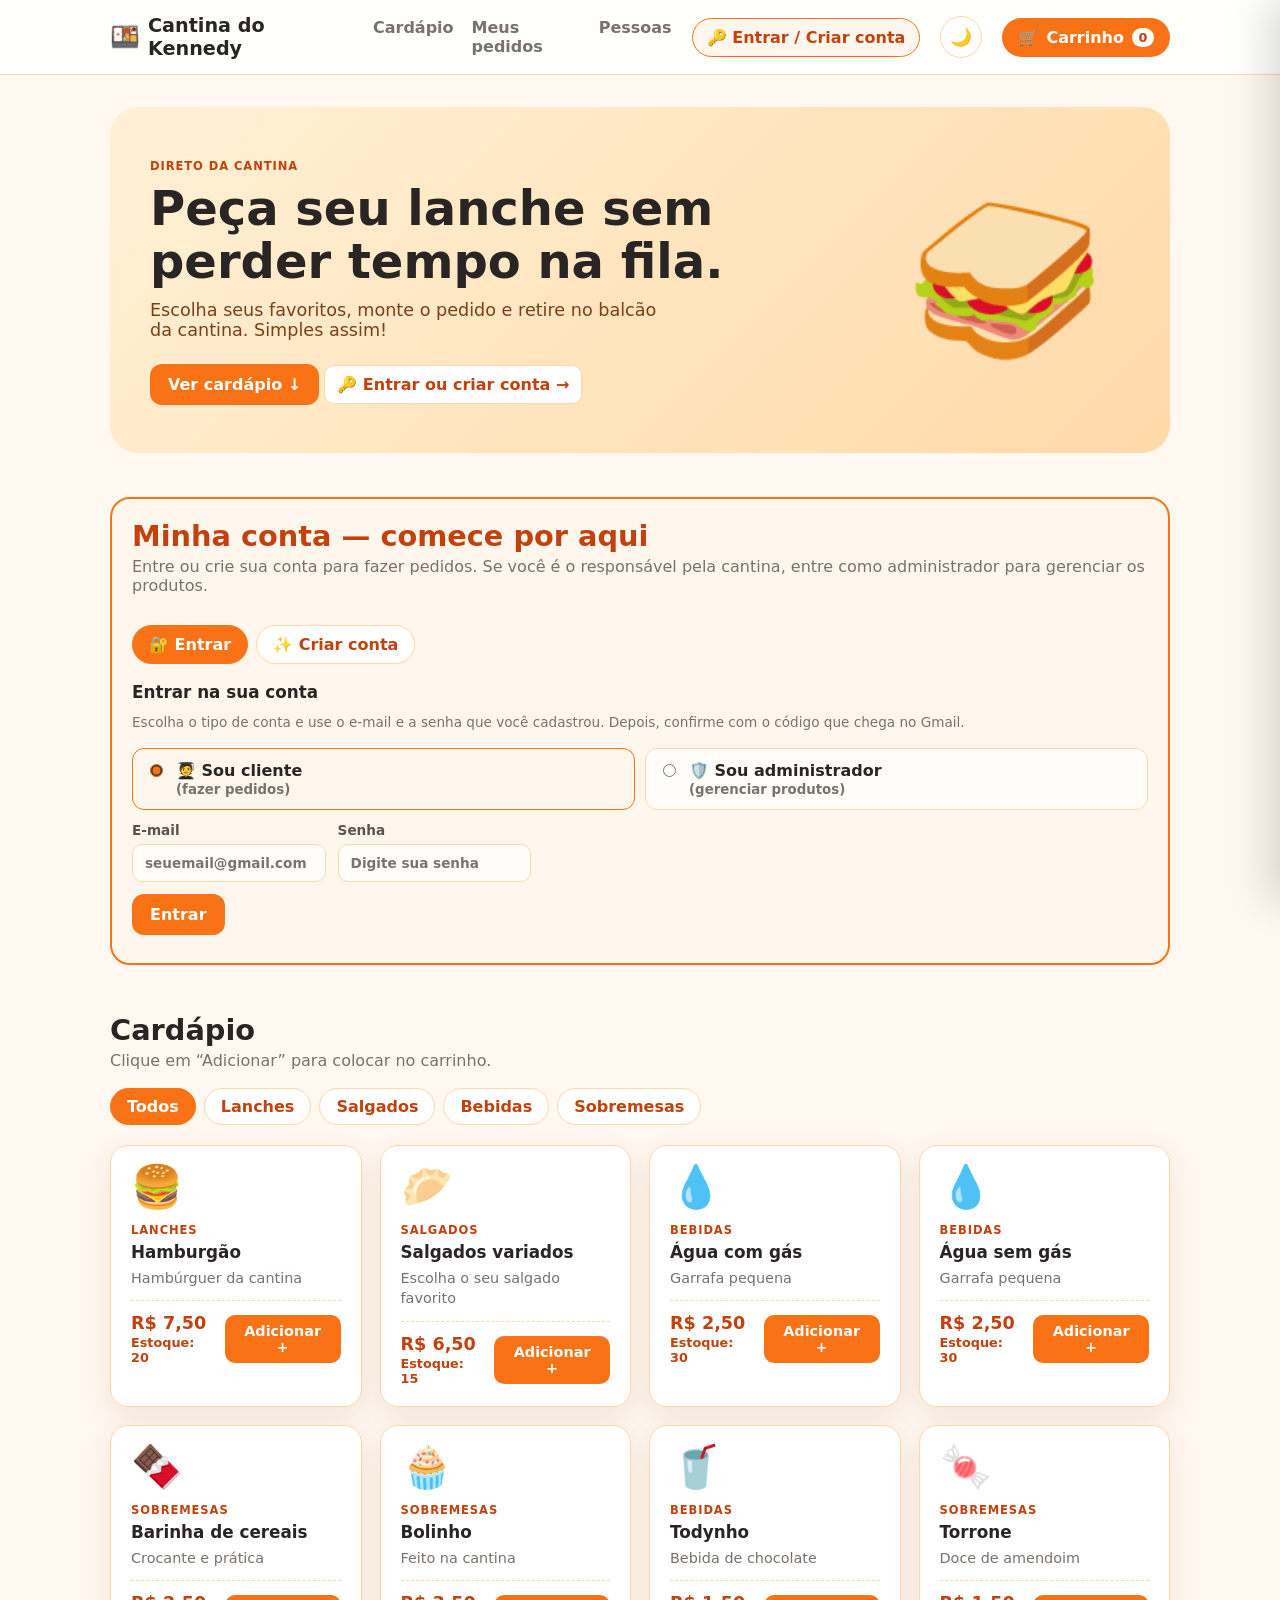
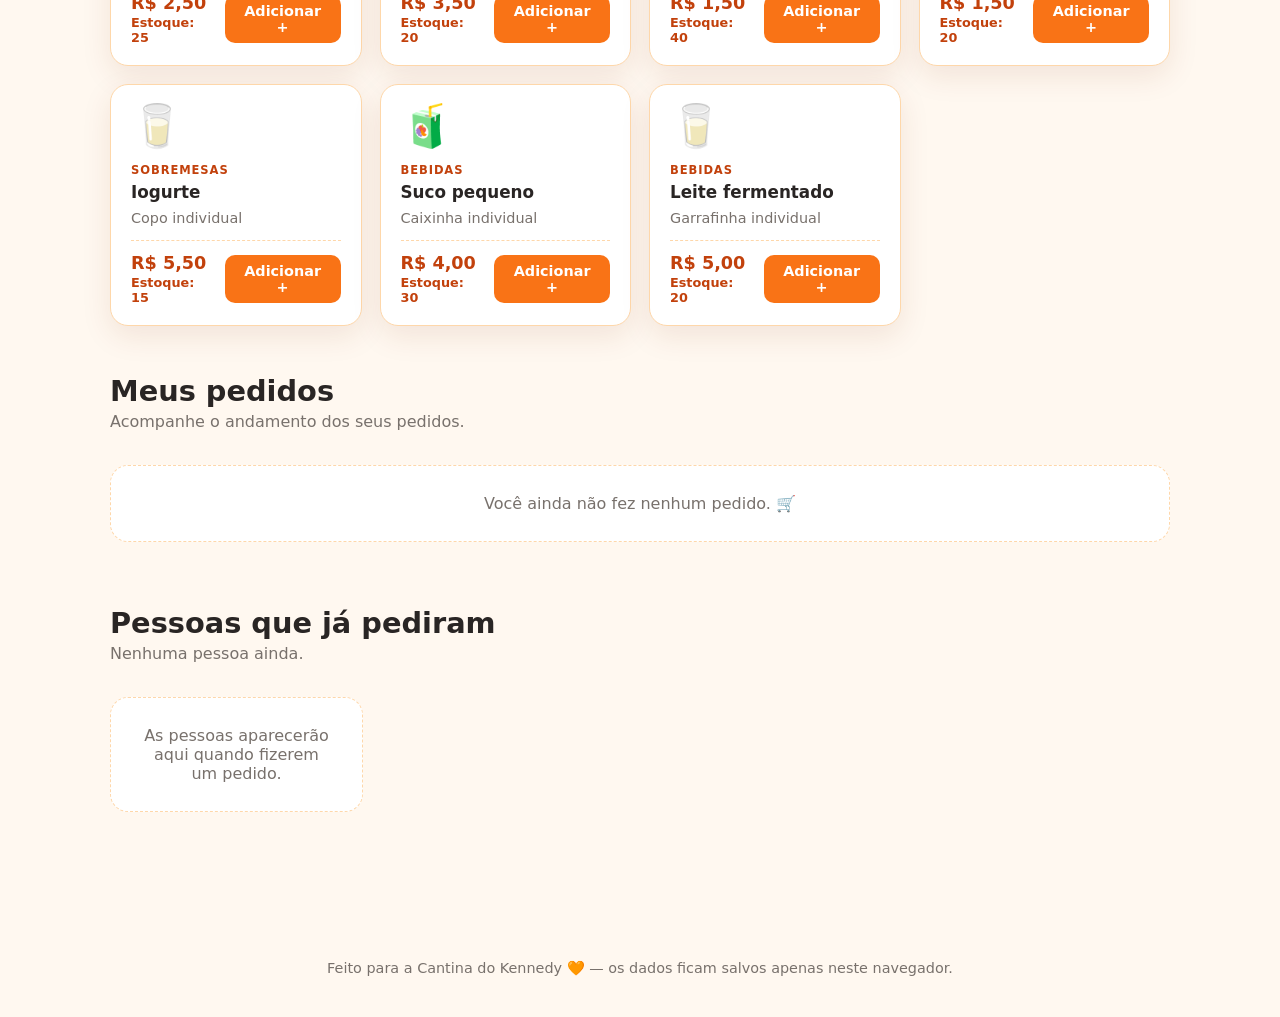
==== index.html @ 5fbf6d9c "Salva historico de login no dispositivo" ====
<!DOCTYPE html>
<html lang="pt-BR">
<head>
  <meta charset="UTF-8">
  <meta name="viewport" content="width=device-width, initial-scale=1.0">
  <title>Cantina do Kennedy | Peça seu lanche</title>
  <link rel="stylesheet" href="style.css?v=9">
</head>
<body>

  <!-- Cabeçalho fixo no topo da página -->
  <header class="topo">
    <div class="topo-interno">
      <a class="marca" href="#inicio">
        <span class="marca-icone">🍱</span> Cantina do Kennedy
      </a>
      <nav class="nav">
        <a href="#cardapio">Cardápio</a>
        <a href="#pedidos">Meus pedidos</a>
        <a href="#pessoas">Pessoas</a>
      </nav>
      <a class="botao-topo-conta" id="nav-conta" href="#conta">🔑 Entrar / Criar conta</a>
      <button class="botao-topo-sair" id="btn-sair-topo" type="button" hidden>Sair</button>
      <button class="botao-tema" id="alternar-tema" type="button" title="Mudar cor do fundo" aria-label="Mudar para o fundo escuro">🌙</button>
      <button class="botao-carrinho" id="abrir-carrinho" type="button">
        🛒 <span>Carrinho</span> <span class="badge" id="contador-carrinho">0</span>
      </button>
    </div>
  </header>

  <main>
    <!-- Apresentação -->
    <section class="hero" id="inicio">
      <div>
        <span class="item-categoria">Direto da cantina</span>
        <h1>Peça seu lanche sem perder tempo na fila.</h1>
        <p>Escolha seus favoritos, monte o pedido e retire no balcão da cantina. Simples assim!</p>
        <a class="botao-primario hero-cta" href="#cardapio">Ver cardápio ↓</a>
        <a class="botao-secundario hero-cta" href="#conta">🔑 Entrar ou criar conta →</a>
      </div>
      <div class="emoji" aria-hidden="true">🥪</div>
    </section>

    <!-- Área de login: cliente ou administrador (no início, bem visível) -->
    <section class="secao conta-destaque" id="conta">
      <div class="secao-cabecalho">
        <div>
          <h2>Minha conta — comece por aqui</h2>
          <p class="secao-sub">Entre ou crie sua conta para fazer pedidos. Se você é o responsável pela cantina, entre como administrador para gerenciar os produtos.</p>
        </div>
      </div>

      <div class="auth-area">
        <div class="auth-abas" id="auth-abas">
          <button class="auth-aba ativa" id="aba-login" type="button" aria-selected="true">🔐 Entrar</button>
          <button class="auth-aba" id="aba-criar" type="button" aria-selected="false">✨ Criar conta</button>
        </div>

        <!-- ENTRAR -->
        <form class="form-auth" id="form-login">
          <h3>Entrar na sua conta</h3>
          <p class="auth-dica">Escolha o tipo de conta e use o e-mail e a senha que você cadastrou. Depois, confirme com o código que chega no Gmail.</p>
          <div class="tipo-conta">
            <label class="opcao-conta">
              <input type="radio" name="tipo-login" value="cliente" checked>
              <span>🧑‍🎓 Sou cliente <small>(fazer pedidos)</small></span>
            </label>
            <label class="opcao-conta">
              <input type="radio" name="tipo-login" value="admin">
              <span>🛡️ Sou administrador <small>(gerenciar produtos)</small></span>
            </label>
          </div>
          <label class="campo">E-mail
            <input id="login-email" type="email" placeholder="seuemail@gmail.com" autocomplete="username" required>
          </label>
          <label class="campo">Senha
            <input id="login-senha" type="password" inputmode="numeric" placeholder="Digite sua senha" autocomplete="current-password" required>
          </label>
          <div class="auth-botoes">
            <button class="botao-primario" id="btn-entrar" type="submit">Entrar</button>
          </div>
        </form>

        <!-- Etapa extra do login: código enviado pelo Gmail -->
        <div class="senha-gerada" id="codigo-login" hidden>
          <h3>📧 Confirme com o código do Gmail</h3>
          <p>Envie para si mesmo o e-mail que abriu. O código de 6 dígitos vem dentro da mensagem e <strong>não aparece aqui no site</strong>.</p>
          <a class="botao-primario" id="link-codigo-gmail" href="#" target="_blank" rel="noopener">Reabrir e-mail com o código</a>
          <label class="campo">Digite o código do e-mail
            <input id="login-codigo" type="text" inputmode="numeric" maxlength="6" placeholder="Somente 6 dígitos" autocomplete="one-time-code">
          </label>
          <div class="auth-botoes">
            <button class="botao-primario" id="btn-confirmar-codigo" type="button">Confirmar e entrar</button>
            <button class="botao-secundario" id="btn-cancelar-codigo" type="button">Cancelar</button>
          </div>
        </div>

        <!-- CRIAR CONTA -->
        <form class="form-auth" id="form-criar" hidden>
          <h3>Criar sua conta</h3>
          <p class="auth-dica">Escolha uma opção:</p>
          <div class="tipo-conta">
            <label class="opcao-conta">
              <input type="radio" name="tipo-criar" value="cliente" checked>
              <span>🧑‍🎓 Cliente <small>(só fazer pedidos)</small></span>
            </label>
            <label class="opcao-conta">
              <input type="radio" name="tipo-criar" value="admin">
              <span>🛡️ Administrador <small>(mais de 18 anos)</small></span>
            </label>
          </div>
          <label class="campo">Nome completo
            <input id="criar-nome" type="text" placeholder="Ex.: Maria Silva" required>
          </label>
          <label class="campo" id="campo-turma">Turma
            <input id="criar-turma" type="text" placeholder="Ex.: 8º A">
          </label>
          <label class="campo">E-mail (Gmail)
            <input id="criar-email" type="email" placeholder="seuemail@gmail.com" autocomplete="email" required>
          </label>
          <div class="campos-admin" id="campos-admin" hidden>
            <label class="campo">Data de nascimento
              <input id="criar-nascimento" type="date">
            </label>
            <label class="checkbox-linha">
              <input id="criar-maior" type="checkbox">
              <span>Declaro ter mais de 18 anos</span>
            </label>
            <p class="auth-dica">Ao criar, geraremos uma senha e abriremos o Gmail com o e-mail pronto. A senha não aparece no site — ela vem só no e-mail.</p>
          </div>
          <label class="campo" id="campo-senha-criar">Crie uma senha
            <input id="criar-senha" type="password" inputmode="numeric" placeholder="Somente números (mín. 4)" autocomplete="new-password">
          </label>
          <div class="auth-botoes">
            <button class="botao-primario" id="btn-criar" type="submit">Criar minha conta</button>
          </div>
        </form>

        <!-- Senha gerada para o administrador -->
        <div class="senha-gerada" id="senha-gerada" hidden>
          <h3>📧 Veja sua senha no Gmail</h3>
          <p>Envie para si mesmo o e-mail que abriu. A senha vem dentro da mensagem e <strong>não aparece aqui no site</strong>.</p>
          <div class="auth-botoes">
            <a class="botao-primario" id="link-gmail" href="#" target="_blank" rel="noopener">Reabrir e-mail no Gmail</a>
          </div>
          <p class="auth-dica">Depois, abra o e-mail no Gmail, copie a senha e escolha “Sou administrador” para entrar.</p>
        </div>

        <div class="auth-logado" id="auth-logado" hidden>
          <span>✅ Logado como <strong id="nome-logado"></strong> <small id="tipo-logado"></small></span>
          <button class="botao-texto" id="btn-sair" type="button">Sair</button>
        </div>

        <!-- Histórico de login salvo neste dispositivo -->
        <div class="historico-login" id="historico-login" hidden>
          <h3>🕘 Histórico de login neste dispositivo</h3>
          <p class="auth-dica">Fica salvo só neste navegador. Guardamos nome, e-mail, tipo e data/hora — nunca senha nem código.</p>
          <div class="lista-historico" id="lista-historico"></div>
          <button class="botao-secundario" id="btn-limpar-historico" type="button">Limpar histórico</button>
        </div>
      </div>
    </section>

    <!-- Cardápio -->
    <section class="secao" id="cardapio">
      <div class="secao-cabecalho">
        <div>
          <h2>Cardápio</h2>
          <p class="secao-sub">Clique em “Adicionar” para colocar no carrinho.</p>
        </div>
      </div>
      <div class="filtros" id="filtros"></div>
      <div class="grade-cardapio" id="grade-cardapio"></div>
    </section>

    <!-- Pedidos feitos -->
    <section class="secao" id="pedidos">
      <div class="secao-cabecalho">
        <div>
          <h2>Meus pedidos</h2>
          <p class="secao-sub">Acompanhe o andamento dos seus pedidos.</p>
        </div>
      </div>
      <div class="lista-pedidos" id="lista-pedidos"></div>
    </section>

    <!-- Pessoas que já fizeram pedidos -->
    <section class="secao" id="pessoas">
      <div class="secao-cabecalho">
        <div>
          <h2>Pessoas que já pediram</h2>
          <p class="secao-sub" id="resumo-pessoas">Nenhuma pessoa ainda.</p>
        </div>
      </div>
      <div class="lista-pessoas" id="lista-pessoas"></div>
    </section>

    <!-- Área do administrador (só aparece depois do login) -->
    <section class="secao" id="admin" hidden>
      <details class="admin" open>
        <summary>⚙️ Gerenciar produtos (administrador)</summary>

        <div class="admin-conteudo" id="admin-conteudo">
          <h3>Produtos e estoque</h3>
          <p class="secao-sub">Edite preço, categoria ou quantidade. Ao finalizar um pedido, o estoque baixa automaticamente.</p>
          <form class="form-item" id="form-item">
            <label class="campo">Nome do item
              <input id="item-nome" type="text" placeholder="Ex.: Pão de queijo" required>
            </label>
            <label class="campo">Descrição
              <input id="item-descricao" type="text" placeholder="Ex.: Feito na hora">
            </label>
            <label class="campo">Preço (R$)
              <input id="item-preco" type="number" min="0.01" step="0.01" placeholder="4.50" required>
            </label>
            <label class="campo">Estoque (quantidade)
              <input id="item-estoque" type="number" min="0" step="1" value="10" required>
            </label>
            <label class="campo">Categoria
              <select id="item-categoria">
                <option>Lanches</option>
                <option>Salgados</option>
                <option>Bebidas</option>
                <option>Sobremesas</option>
                <option>Outros</option>
              </select>
            </label>
            <label class="campo">Emoji
              <input id="item-emoji" type="text" maxlength="2" placeholder="🧀" value="🍽️">
            </label>
            <div class="admin-form-botoes">
              <button class="botao-primario" id="btn-salvar-item" type="submit">Adicionar item</button>
              <button class="botao-texto" id="btn-cancelar-edicao" type="button" hidden>Cancelar edição</button>
            </div>
          </form>
          <div class="lista-custom" id="lista-custom"></div>
          <button class="botao-texto" id="btn-limpar" type="button">Limpar todos os dados salvos</button>
        </div>
      </details>
    </section>
  </main>

  <footer>Feito para a Cantina do Kennedy 🧡 — os dados ficam salvos apenas neste navegador.</footer>

  <!-- Carrinho lateral -->
  <div class="fundo-carrinho" id="fundo-carrinho"></div>
  <aside class="carrinho" id="carrinho" aria-hidden="true">
    <div class="carrinho-cabecalho">
      <h2>🛒 Seu carrinho</h2>
      <button class="fechar" id="fechar-carrinho" type="button" aria-label="Fechar carrinho">✕</button>
    </div>

    <div class="itens-carrinho" id="itens-carrinho"></div>

    <form class="carrinho-rodape" id="form-pedido">
      <div class="total-linha">
        <span>Total</span>
        <span id="total-carrinho">R$ 0,00</span>
      </div>
      <div class="form-cliente">
        <label class="campo">Seu nome
          <input id="nome-cliente" type="text" placeholder="Ex.: Maria Silva" required>
        </label>
        <label class="campo">Turma
          <input id="turma-cliente" type="text" placeholder="Ex.: 8º A" required>
        </label>
      </div>
      <button class="botao-primario" id="btn-finalizar" type="submit">Finalizar pedido</button>
    </form>
  </aside>

  <div class="toast" id="toast" role="status" aria-live="polite"></div>

  <script src="app.js?v=9"></script>
</body>
</html>
---- style.css ----
/* Cores e valores reutilizados em todo o site */
:root {
  --laranja: #f97316;
  --laranja-escuro: #c2410c;
  --acento-texto: #c2410c;
  --verde-texto: #166534;
  --borda: #fed7aa;
  --fundo: #fff8f0;
  --cartao: #ffffff;
  --topo: rgba(255, 255, 255, 0.92);
  --campo: #fffdf9;
  --chip-fundo: #fff7ed;
  --neutro: #f5f5f4;
  --texto: #292524;
  --texto-secundario: #57534e;
  --muted: #78716c;
  --hero-inicio: #fff1d6;
  --hero-fim: #ffd9a8;
  --hero-texto: #7c3f16;
  --sombra: 0 10px 30px rgba(124, 45, 18, 0.1);
  --raio: 18px;
}

/* Tema escuro: o JavaScript adiciona a classe "tema-escuro" no body */
body.tema-escuro {
  --fundo: #1c1917;
  --cartao: #292524;
  --topo: rgba(41, 37, 36, 0.94);
  --campo: #1c1917;
  --chip-fundo: #292524;
  --neutro: #44403c;
  --texto: #f5f5f4;
  --texto-secundario: #d6d3d1;
  --muted: #a8a29e;
  --borda: #57534e;
  --acento-texto: #fdba74;
  --verde-texto: #86efac;
  --hero-inicio: #7c2d12;
  --hero-fim: #9a3412;
  --hero-texto: #fed7aa;
  --sombra: 0 10px 30px rgba(0, 0, 0, 0.4);
}

* { box-sizing: border-box; }
html { scroll-behavior: smooth; }

body {
  margin: 0;
  font-family: "Segoe UI", system-ui, -apple-system, sans-serif;
  color: var(--texto);
  background: var(--fundo);
}

a { color: inherit; text-decoration: none; }
button, input, select { font: inherit; }
button { cursor: pointer; }

/* ---------- Cabeçalho ---------- */
.topo {
  position: sticky;
  top: 0;
  z-index: 20;
  background: var(--topo);
  backdrop-filter: blur(10px);
  border-bottom: 1px solid var(--borda);
}

.topo-interno {
  max-width: 1100px;
  margin: auto;
  padding: 14px 20px;
  display: flex;
  align-items: center;
  gap: 20px;
}

.marca { font-weight: 800; font-size: 1.2rem; display: flex; align-items: center; gap: 8px; }
.marca-icone { font-size: 1.5rem; }
.nav { display: flex; gap: 18px; margin-left: auto; }
.nav a { color: var(--muted); font-weight: 600; }
.nav a:hover { color: var(--acento-texto); }
.botao-topo-conta { border: 1px solid var(--laranja); background: var(--chip-fundo); color: var(--acento-texto); border-radius: 999px; padding: 9px 14px; font-weight: 800; text-decoration: none; white-space: nowrap; }
.botao-topo-conta:hover { background: var(--laranja); color: #fff; }
.botao-topo-sair { border: 1px solid #b91c1c; background: none; color: #b91c1c; border-radius: 999px; padding: 9px 14px; font-weight: 800; white-space: nowrap; }
.botao-topo-sair:hover { background: #b91c1c; color: #fff; }

.botao-tema {
  border: 1px solid var(--borda);
  background: var(--cartao);
  color: var(--texto);
  border-radius: 999px;
  width: 42px;
  height: 42px;
  font-size: 1.1rem;
  display: grid;
  place-items: center;
  flex: none;
}
.botao-tema:hover { border-color: var(--laranja); }

.botao-carrinho {
  border: 0;
  background: var(--laranja);
  color: #fff;
  padding: 10px 16px;
  border-radius: 999px;
  font-weight: 700;
  display: flex;
  align-items: center;
  gap: 8px;
}
.botao-carrinho:hover { background: var(--laranja-escuro); }
.badge {
  background: #fff;
  color: var(--acento-texto);
  border-radius: 999px;
  min-width: 22px;
  padding: 2px 6px;
  font-size: 0.8rem;
  text-align: center;
}

/* ---------- Apresentação ---------- */
main { max-width: 1100px; margin: auto; padding: 0 20px 60px; }

.hero {
  margin: 32px 0 44px;
  padding: 48px 40px;
  border-radius: 28px;
  background: linear-gradient(135deg, var(--hero-inicio), var(--hero-fim));
  position: relative;
  overflow: hidden;
}
.hero h1 { font-size: clamp(2rem, 5vw, 3rem); margin: 8px 0 12px; line-height: 1.1; max-width: 600px; }
.hero p { margin: 0 0 24px; color: var(--hero-texto); font-size: 1.1rem; max-width: 520px; }
.hero .emoji {
  position: absolute;
  right: 6%;
  top: 50%;
  transform: translateY(-50%);
  font-size: clamp(80px, 14vw, 160px);
}
.hero-cta { display: inline-block; }

/* ---------- Seções ---------- */
.secao { margin-bottom: 48px; scroll-margin-top: 90px; }
.secao-cabecalho { margin-bottom: 18px; }
.secao h2 { margin: 0; font-size: 1.8rem; }
.secao-sub { color: var(--muted); margin: 4px 0 0; }
.conta-destaque { border: 2px solid var(--laranja); border-radius: 20px; background: var(--chip-fundo); padding: 20px; margin-top: 44px; }
.conta-destaque h2 { color: var(--acento-texto); }

.filtros { display: flex; gap: 8px; flex-wrap: wrap; margin-bottom: 20px; }
.filtro {
  border: 1px solid var(--borda);
  background: var(--cartao);
  color: var(--acento-texto);
  padding: 8px 16px;
  border-radius: 999px;
  font-weight: 600;
}
.filtro.ativo { background: var(--laranja); border-color: var(--laranja); color: #fff; }

/* ---------- Cards do cardápio ---------- */
.grade-cardapio { display: grid; grid-template-columns: repeat(auto-fill, minmax(240px, 1fr)); gap: 18px; }

.item-card {
  background: var(--cartao);
  border: 1px solid var(--borda);
  border-radius: var(--raio);
  padding: 20px;
  display: flex;
  flex-direction: column;
  gap: 12px;
  box-shadow: var(--sombra);
  transition: transform 0.18s ease, box-shadow 0.18s ease;
}
.item-card:hover { transform: translateY(-4px); box-shadow: 0 16px 34px rgba(124, 45, 18, 0.16); }
.item-emoji { font-size: 2.6rem; line-height: 1; }
.item-categoria {
  font-size: 0.72rem;
  text-transform: uppercase;
  letter-spacing: 0.08em;
  color: var(--acento-texto);
  font-weight: 800;
}
.item-card h3 { margin: 4px 0 6px; font-size: 1.05rem; }
.item-card p { margin: 0; color: var(--muted); font-size: 0.9rem; line-height: 1.4; flex: 1; }
.item-bottom {
  display: flex;
  align-items: center;
  justify-content: space-between;
  gap: 10px;
  padding-top: 12px;
  border-top: 1px dashed var(--borda);
}
.preco { color: var(--acento-texto); font-size: 1.1rem; }

/* ---------- Botões ---------- */
.botao-primario {
  border: 0;
  background: var(--laranja);
  color: #fff;
  padding: 11px 18px;
  border-radius: 12px;
  font-weight: 700;
}
.botao-primario:hover:not(:disabled) { background: var(--laranja-escuro); }
.botao-primario:disabled { opacity: 0.5; cursor: not-allowed; }
.botao-pequeno { padding: 8px 12px; font-size: 0.9rem; border-radius: 10px; }

.botao-texto { border: 0; background: none; color: #b91c1c; font-weight: 600; padding: 6px; }
.vazio {
  color: var(--muted);
  background: var(--cartao);
  border: 1px dashed var(--borda);
  border-radius: var(--raio);
  padding: 28px;
  text-align: center;
}

/* ---------- Pedidos ---------- */
.lista-pedidos { display: grid; gap: 16px; }
.pedido { background: var(--cartao); border: 1px solid var(--borda); border-radius: var(--raio); padding: 20px; box-shadow: var(--sombra); }
.pedido-topo { display: flex; justify-content: space-between; align-items: center; gap: 10px; }
.numero { font-weight: 800; font-size: 1.1rem; display: block; }
.data { color: var(--muted); font-size: 0.8rem; }
.status { padding: 6px 12px; border-radius: 999px; font-size: 0.8rem; font-weight: 800; white-space: nowrap; }
.status-0 { background: #fef3c7; color: #92400e; }
.status-1 { background: #dbeafe; color: #1e40af; }
.status-2 { background: #dcfce7; color: #166534; }
.status-3 { background: #f3f4f6; color: #4b5563; }
body.tema-escuro .status-0 { background: #78350f; color: #fde68a; }
body.tema-escuro .status-1 { background: #1e3a8a; color: #bfdbfe; }
body.tema-escuro .status-2 { background: #14532d; color: #bbf7d0; }
body.tema-escuro .status-3 { background: #44403c; color: #e7e5e4; }
.cliente { margin: 14px 0 8px; font-weight: 600; }
.pedido-itens { list-style: none; padding: 0; margin: 0 0 14px; display: grid; gap: 6px; }
.pedido-itens li { display: flex; justify-content: space-between; color: var(--texto-secundario); }
.pedido-rodape {
  display: flex;
  justify-content: space-between;
  align-items: center;
  gap: 10px;
  flex-wrap: wrap;
  border-top: 1px dashed var(--borda);
  padding-top: 14px;
}
.acoes { display: flex; align-items: center; gap: 8px; flex-wrap: wrap; }
.entregue { color: var(--verde-texto); font-weight: 700; }
.botao-secundario {
  border: 1px solid var(--borda);
  background: var(--cartao);
  color: var(--acento-texto);
  padding: 9px 12px;
  border-radius: 10px;
  font-weight: 700;
}

/* ---------- Pessoas que já pediram ---------- */
.lista-pessoas { display: grid; grid-template-columns: repeat(auto-fill, minmax(240px, 1fr)); gap: 16px; }
.pessoa-card { background: var(--cartao); border: 1px solid var(--borda); border-radius: var(--raio); padding: 18px; box-shadow: var(--sombra); }
.pessoa-card h3 { margin: 0 0 4px; font-size: 1.05rem; }
.pessoa-turma { color: var(--acento-texto); font-weight: 800; font-size: 0.78rem; text-transform: uppercase; letter-spacing: 0.06em; }
.pessoa-linha { display: flex; justify-content: space-between; gap: 8px; color: var(--texto-secundario); font-size: 0.9rem; margin-top: 8px; }
.pessoa-linha strong { color: var(--texto); }

/* ---------- Gerenciamento do cardápio ---------- */
.admin { background: var(--cartao); border: 1px solid var(--borda); border-radius: var(--raio); padding: 8px 20px; }
.admin summary { cursor: pointer; font-weight: 800; padding: 12px 0; }
.form-item { display: grid; grid-template-columns: repeat(auto-fit, minmax(150px, 1fr)); gap: 12px; padding: 12px 0 20px; }
.campo { display: flex; flex-direction: column; gap: 6px; font-size: 0.85rem; font-weight: 700; color: var(--texto-secundario); }
.campo input, .campo select {
  border: 1px solid var(--borda);
  border-radius: 10px;
  padding: 10px 12px;
  background: var(--campo);
  color: var(--texto);
  min-width: 0;
}
.lista-custom { display: flex; flex-wrap: wrap; gap: 8px; padding-bottom: 12px; }
.chip {
  background: var(--chip-fundo);
  border: 1px solid var(--borda);
  border-radius: 999px;
  padding: 6px 8px 6px 14px;
  display: flex;
  align-items: center;
  gap: 8px;
  font-size: 0.9rem;
}
.chip button { border: 0; background: var(--borda); color: var(--acento-texto); border-radius: 999px; width: 22px; height: 22px; line-height: 1; font-weight: 800; }

/* ---------- Login e gerenciamento de produtos ---------- */
.auth-area { padding: 12px 0 8px; }
.form-auth { display: grid; grid-template-columns: repeat(auto-fit, minmax(170px, 1fr)); gap: 12px; align-items: end; }
.form-auth h3, .auth-dica, .auth-logado { grid-column: 1 / -1; }
.form-auth h3 { margin: 4px 0 0; font-size: 1.05rem; }
.auth-dica { margin: 0 0 6px; color: var(--muted); font-size: 0.85rem; }
.auth-botoes, .admin-form-botoes { grid-column: 1 / -1; display: flex; gap: 10px; flex-wrap: wrap; align-items: center; }
.auth-logado { display: flex; justify-content: space-between; align-items: center; gap: 12px; background: var(--chip-fundo); border: 1px solid var(--borda); border-radius: 12px; padding: 10px 14px; }
.auth-logado small { color: var(--muted); font-weight: 700; }

/* Abas Entrar / Criar conta */
.auth-abas { display: flex; gap: 8px; margin-bottom: 14px; flex-wrap: wrap; }
.auth-aba { border: 1px solid var(--borda); background: var(--cartao); color: var(--acento-texto); padding: 9px 16px; border-radius: 999px; font-weight: 800; }
.auth-aba.ativa { background: var(--laranja); border-color: var(--laranja); color: #fff; }

/* Escolha do tipo de conta */
.tipo-conta { grid-column: 1 / -1; display: grid; grid-template-columns: repeat(auto-fit, minmax(210px, 1fr)); gap: 10px; }
.opcao-conta { display: flex; align-items: flex-start; gap: 10px; border: 1px solid var(--borda); background: var(--campo); border-radius: 12px; padding: 12px; font-weight: 700; cursor: pointer; }
.opcao-conta:has(input:checked) { border-color: var(--laranja); background: var(--chip-fundo); }
.opcao-conta input { margin-top: 3px; accent-color: var(--laranja); }
.opcao-conta span { display: flex; flex-direction: column; gap: 2px; }
.opcao-conta small { color: var(--muted); font-weight: 600; }
.campos-admin { grid-column: 1 / -1; display: grid; grid-template-columns: repeat(auto-fit, minmax(190px, 1fr)); gap: 12px; border: 1px dashed var(--borda); border-radius: 12px; padding: 12px; }
.campos-admin .auth-dica { grid-column: 1 / -1; }
.checkbox-linha { grid-column: 1 / -1; display: flex; align-items: center; gap: 8px; font-weight: 700; font-size: 0.9rem; }
.checkbox-linha input { accent-color: var(--laranja); }

/* Senha gerada para o administrador */
.senha-gerada { grid-column: 1 / -1; border: 1px solid var(--laranja); background: var(--chip-fundo); border-radius: 12px; padding: 14px; margin-top: 12px; }
.senha-gerada h3 { margin: 0 0 6px; font-size: 1rem; }
.senha-gerada p { margin: 0 0 10px; font-size: 0.85rem; color: var(--muted); }
.senha-gerada .auth-dica { margin: 10px 0 0; }
.senha-gerada .campo { display: block; margin-top: 12px; }
a.botao-primario { display: inline-block; text-decoration: none; cursor: pointer; }
.historico-login { grid-column: 1 / -1; border: 1px solid var(--borda); background: var(--campo); border-radius: 12px; padding: 14px; margin-top: 12px; }
.historico-login h3 { margin: 0 0 6px; font-size: 1rem; }
.lista-historico { display: grid; gap: 8px; margin: 10px 0 12px; max-height: 220px; overflow-y: auto; }
.item-historico { display: flex; flex-direction: column; gap: 2px; border-bottom: 1px dashed var(--borda); padding-bottom: 8px; }
.item-historico:last-child { border-bottom: 0; padding-bottom: 0; }
.item-historico small { color: var(--muted); }

.admin-conteudo { padding-top: 10px; }
.admin-conteudo h3 { margin: 8px 0 4px; font-size: 1.05rem; }
.lista-admin { display: grid; gap: 8px; padding: 4px 0 16px; }
.produto-admin { display: flex; align-items: center; justify-content: space-between; gap: 10px; flex-wrap: wrap; background: var(--campo); border: 1px solid var(--borda); border-radius: 12px; padding: 10px 12px; }
.produto-admin strong { display: block; font-size: 0.95rem; }
.produto-admin small { color: var(--muted); }
.produto-admin-acoes { display: flex; align-items: center; gap: 6px; flex-wrap: wrap; }
.estoque { background: var(--chip-fundo); color: var(--acento-texto); border-radius: 999px; padding: 4px 10px; font-size: 0.8rem; font-weight: 800; }
.estoque.estoque-zero { background: #fee2e2; color: #991b1b; }
.item-estoque { display: block; margin-top: 2px; font-size: 0.8rem; font-weight: 800; color: var(--acento-texto); }
.item-estoque.esgotado { color: #b91c1c; }
.produto-admin small { display: block; margin-top: 2px; }
.controles button:disabled { opacity: 0.4; cursor: not-allowed; }
[hidden] { display: none !important; }
body.tema-escuro .estoque.estoque-zero { background: #7f1d1d; color: #fee2e2; }
body.tema-escuro .item-estoque.esgotado { color: #fca5a5; }

footer { text-align: center; color: var(--muted); padding: 24px 20px 40px; font-size: 0.9rem; }

/* ---------- Carrinho lateral ---------- */
.fundo-carrinho {
  position: fixed;
  inset: 0;
  background: rgba(41, 37, 36, 0.45);
  opacity: 0;
  pointer-events: none;
  transition: opacity 0.25s ease;
  z-index: 30;
}
.fundo-carrinho.visivel { opacity: 1; pointer-events: auto; }

.carrinho {
  position: fixed;
  top: 0;
  right: 0;
  height: 100%;
  width: min(420px, 100%);
  background: var(--campo);
  box-shadow: -12px 0 40px rgba(0, 0, 0, 0.15);
  transform: translateX(100%);
  transition: transform 0.28s ease;
  z-index: 40;
  display: flex;
  flex-direction: column;
}
.carrinho.aberto { transform: translateX(0); }
.carrinho-cabecalho { display: flex; justify-content: space-between; align-items: center; padding: 20px; border-bottom: 1px solid var(--borda); }
.carrinho-cabecalho h2 { margin: 0; font-size: 1.3rem; }
.fechar { border: 0; background: var(--neutro); color: var(--texto); border-radius: 999px; width: 34px; height: 34px; font-size: 1.1rem; }
.itens-carrinho { flex: 1; overflow-y: auto; padding: 16px 20px; }

.item-carrinho { display: grid; grid-template-columns: auto 1fr auto; gap: 12px; align-items: center; padding: 12px 0; border-bottom: 1px dashed var(--borda); }
.item-carrinho .emoji { font-size: 1.8rem; }
.item-carrinho h4 { margin: 0 0 2px; font-size: 0.95rem; }
.item-carrinho small { color: var(--muted); }
.controles { display: flex; align-items: center; gap: 6px; }
.controles button { width: 28px; height: 28px; border-radius: 8px; border: 1px solid var(--borda); background: var(--cartao); color: var(--texto); font-weight: 800; }
.controles .remover { border: 0; background: none; color: #b91c1c; font-size: 1rem; }
.quantidade { min-width: 20px; text-align: center; font-weight: 700; }

.carrinho-rodape { border-top: 1px solid var(--borda); padding: 18px 20px 24px; display: grid; gap: 12px; }
.total-linha { display: flex; justify-content: space-between; font-size: 1.15rem; font-weight: 800; }
.total-linha span:last-child { color: var(--acento-texto); }
.form-cliente { display: grid; gap: 10px; }
.form-cliente .campo input { width: 100%; }

/* ---------- Mensagem temporária ---------- */
.toast {
  position: fixed;
  bottom: 24px;
  left: 50%;
  transform: translate(-50%, 20px);
  background: #292524;
  color: #fff;
  padding: 12px 20px;
  border-radius: 999px;
  font-weight: 700;
  opacity: 0;
  pointer-events: none;
  transition: 0.25s ease;
  z-index: 60;
  max-width: 90vw;
  text-align: center;
}
.toast.visivel { opacity: 1; transform: translate(-50%, 0); }

/* Ajustes de contraste no tema escuro */
body.tema-escuro .toast { background: #e7e5e4; color: #1c1917; }
body.tema-escuro .botao-texto,
body.tema-escuro .controles .remover { color: #fca5a5; }
body.tema-escuro .botao-topo-sair { color: #fca5a5; border-color: #fca5a5; }
body.tema-escuro .botao-topo-sair:hover { background: #fca5a5; color: #1c1917; }

/* ---------- Celular ---------- */
@media (max-width: 700px) {
  .nav { display: none; }
  .hero { padding: 32px 24px; }
  .hero .emoji { display: none; }
  .topo-interno { padding: 12px 16px; gap: 12px; }
  .botao-carrinho span:not(.badge) { display: none; }
  .botao-tema { width: 38px; height: 38px; }
  .botao-topo-conta, .botao-topo-sair { padding: 8px 10px; font-size: 0.85rem; }
  .conta-destaque { padding: 14px; }
}
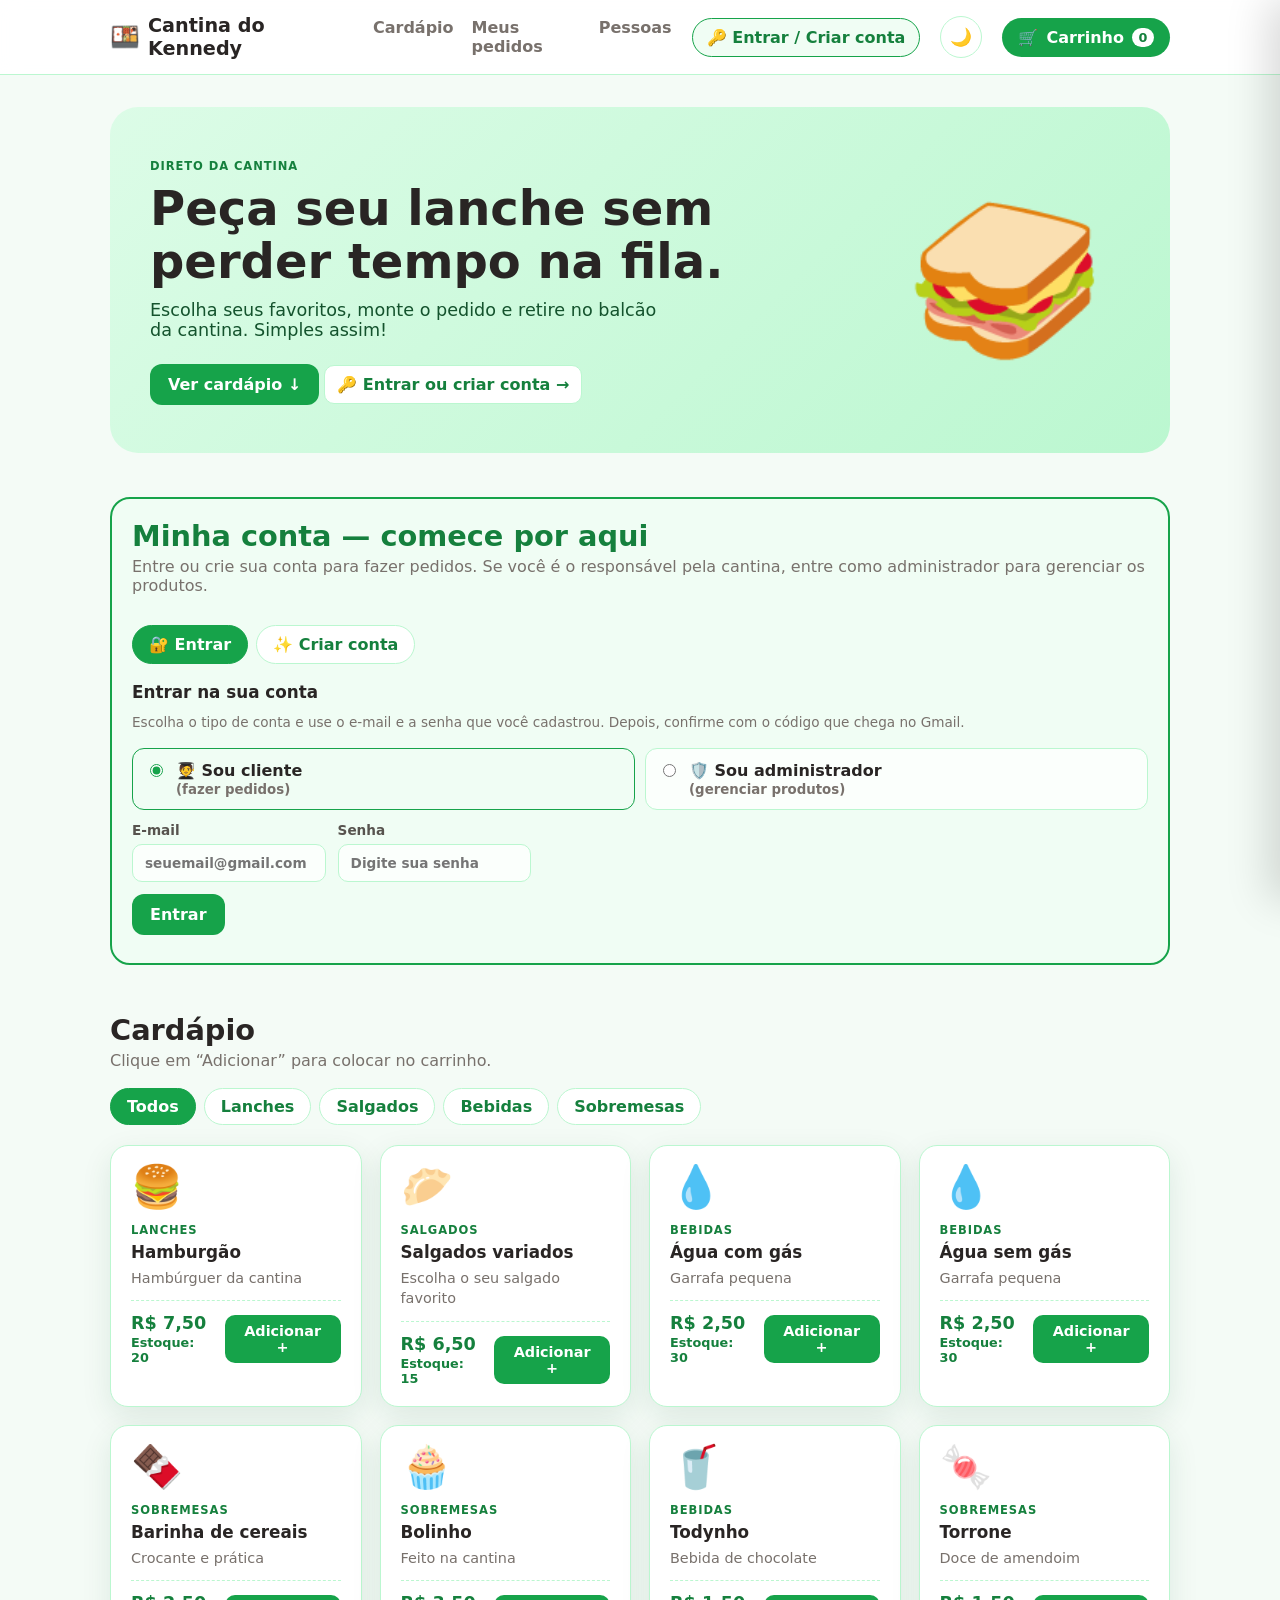
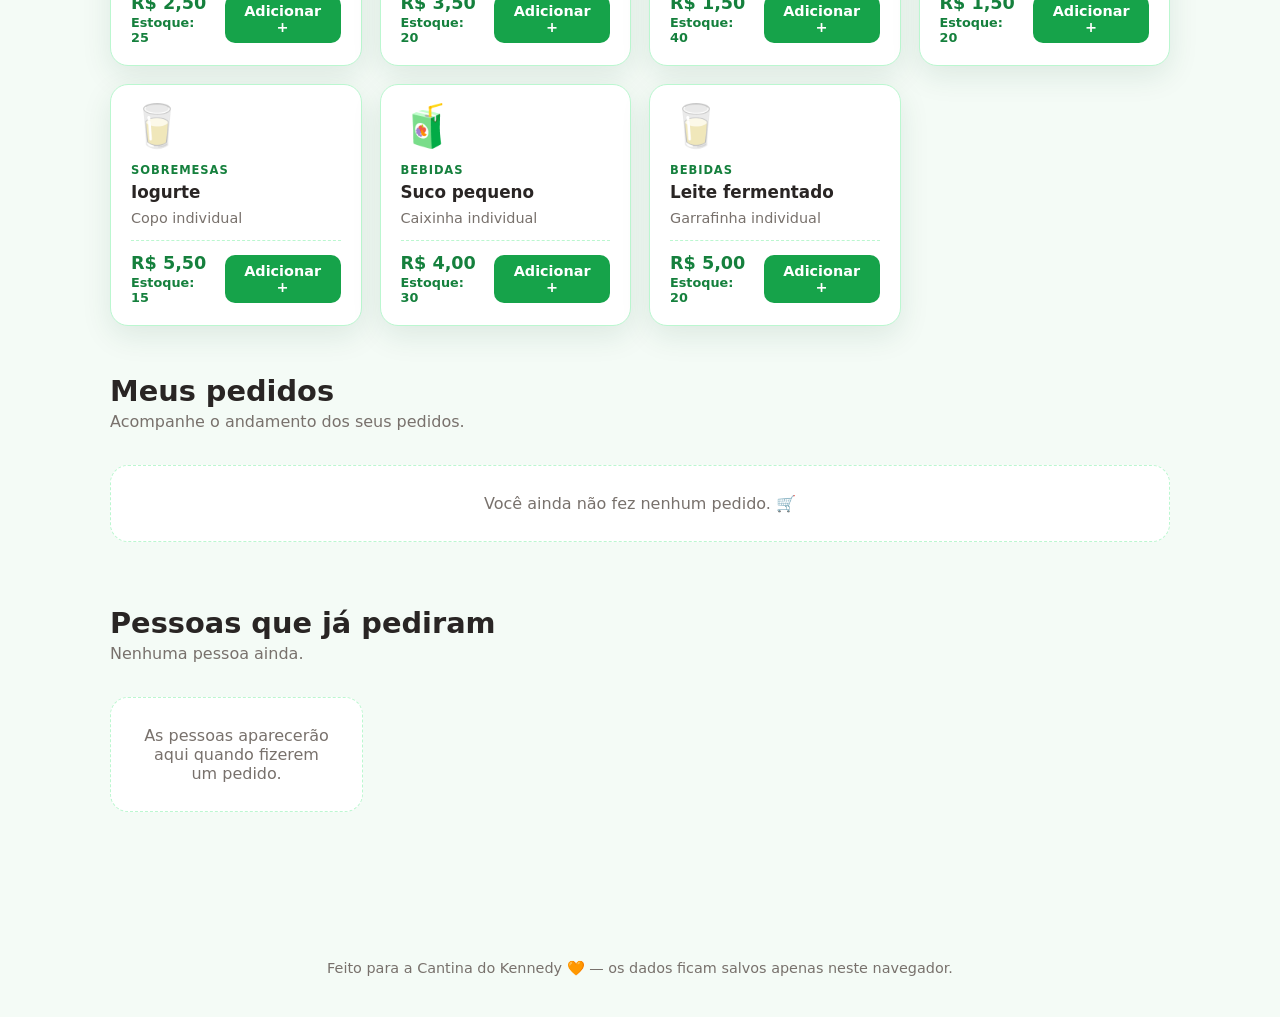
==== commit 31bb85b5: "Troca paleta laranja por verde-menta" ====
--- a/index.html
+++ b/index.html
@@ -4,7 +4,7 @@
   <meta charset="UTF-8">
   <meta name="viewport" content="width=device-width, initial-scale=1.0">
   <title>Cantina do Kennedy | Peça seu lanche</title>
-  <link rel="stylesheet" href="style.css?v=9">
+  <link rel="stylesheet" href="style.css?v=10">
 </head>
 <body>
 
@@ -271,6 +271,6 @@
 
   <div class="toast" id="toast" role="status" aria-live="polite"></div>
 
-  <script src="app.js?v=9"></script>
+  <script src="app.js?v=10"></script>
 </body>
 </html>
--- a/style.css
+++ b/style.css
@@ -1,23 +1,23 @@
 /* Cores e valores reutilizados em todo o site */
 :root {
-  --laranja: #f97316;
-  --laranja-escuro: #c2410c;
-  --acento-texto: #c2410c;
+  --cor-principal: #16a34a;
+  --cor-principal-escuro: #15803d;
+  --acento-texto: #15803d;
   --verde-texto: #166534;
-  --borda: #fed7aa;
-  --fundo: #fff8f0;
+  --borda: #bbf7d0;
+  --fundo: #f4fbf6;
   --cartao: #ffffff;
   --topo: rgba(255, 255, 255, 0.92);
-  --campo: #fffdf9;
-  --chip-fundo: #fff7ed;
+  --campo: #fbfffc;
+  --chip-fundo: #f0fdf4;
   --neutro: #f5f5f4;
   --texto: #292524;
   --texto-secundario: #57534e;
   --muted: #78716c;
-  --hero-inicio: #fff1d6;
-  --hero-fim: #ffd9a8;
-  --hero-texto: #7c3f16;
-  --sombra: 0 10px 30px rgba(124, 45, 18, 0.1);
+  --hero-inicio: #dcfce7;
+  --hero-fim: #bbf7d0;
+  --hero-texto: #14532d;
+  --sombra: 0 10px 30px rgba(20, 83, 45, 0.1);
   --raio: 18px;
 }
 
@@ -27,17 +27,17 @@
   --cartao: #292524;
   --topo: rgba(41, 37, 36, 0.94);
   --campo: #1c1917;
-  --chip-fundo: #292524;
+  --chip-fundo: #1a2e22;
   --neutro: #44403c;
   --texto: #f5f5f4;
   --texto-secundario: #d6d3d1;
   --muted: #a8a29e;
-  --borda: #57534e;
-  --acento-texto: #fdba74;
+  --borda: #475569;
+  --acento-texto: #86efac;
   --verde-texto: #86efac;
-  --hero-inicio: #7c2d12;
-  --hero-fim: #9a3412;
-  --hero-texto: #fed7aa;
+  --hero-inicio: #14532d;
+  --hero-fim: #166534;
+  --hero-texto: #dcfce7;
   --sombra: 0 10px 30px rgba(0, 0, 0, 0.4);
 }
 
@@ -79,8 +79,8 @@
 .nav { display: flex; gap: 18px; margin-left: auto; }
 .nav a { color: var(--muted); font-weight: 600; }
 .nav a:hover { color: var(--acento-texto); }
-.botao-topo-conta { border: 1px solid var(--laranja); background: var(--chip-fundo); color: var(--acento-texto); border-radius: 999px; padding: 9px 14px; font-weight: 800; text-decoration: none; white-space: nowrap; }
-.botao-topo-conta:hover { background: var(--laranja); color: #fff; }
+.botao-topo-conta { border: 1px solid var(--cor-principal); background: var(--chip-fundo); color: var(--acento-texto); border-radius: 999px; padding: 9px 14px; font-weight: 800; text-decoration: none; white-space: nowrap; }
+.botao-topo-conta:hover { background: var(--cor-principal); color: #fff; }
 .botao-topo-sair { border: 1px solid #b91c1c; background: none; color: #b91c1c; border-radius: 999px; padding: 9px 14px; font-weight: 800; white-space: nowrap; }
 .botao-topo-sair:hover { background: #b91c1c; color: #fff; }
 
@@ -96,11 +96,11 @@
   place-items: center;
   flex: none;
 }
-.botao-tema:hover { border-color: var(--laranja); }
+.botao-tema:hover { border-color: var(--cor-principal); }
 
 .botao-carrinho {
   border: 0;
-  background: var(--laranja);
+  background: var(--cor-principal);
   color: #fff;
   padding: 10px 16px;
   border-radius: 999px;
@@ -109,7 +109,7 @@
   align-items: center;
   gap: 8px;
 }
-.botao-carrinho:hover { background: var(--laranja-escuro); }
+.botao-carrinho:hover { background: var(--cor-principal-escuro); }
 .badge {
   background: #fff;
   color: var(--acento-texto);
@@ -147,7 +147,7 @@
 .secao-cabecalho { margin-bottom: 18px; }
 .secao h2 { margin: 0; font-size: 1.8rem; }
 .secao-sub { color: var(--muted); margin: 4px 0 0; }
-.conta-destaque { border: 2px solid var(--laranja); border-radius: 20px; background: var(--chip-fundo); padding: 20px; margin-top: 44px; }
+.conta-destaque { border: 2px solid var(--cor-principal); border-radius: 20px; background: var(--chip-fundo); padding: 20px; margin-top: 44px; }
 .conta-destaque h2 { color: var(--acento-texto); }
 
 .filtros { display: flex; gap: 8px; flex-wrap: wrap; margin-bottom: 20px; }
@@ -159,7 +159,7 @@
   border-radius: 999px;
   font-weight: 600;
 }
-.filtro.ativo { background: var(--laranja); border-color: var(--laranja); color: #fff; }
+.filtro.ativo { background: var(--cor-principal); border-color: var(--cor-principal); color: #fff; }
 
 /* ---------- Cards do cardápio ---------- */
 .grade-cardapio { display: grid; grid-template-columns: repeat(auto-fill, minmax(240px, 1fr)); gap: 18px; }
@@ -175,7 +175,7 @@
   box-shadow: var(--sombra);
   transition: transform 0.18s ease, box-shadow 0.18s ease;
 }
-.item-card:hover { transform: translateY(-4px); box-shadow: 0 16px 34px rgba(124, 45, 18, 0.16); }
+.item-card:hover { transform: translateY(-4px); box-shadow: 0 16px 34px rgba(20, 83, 45, 0.16); }
 .item-emoji { font-size: 2.6rem; line-height: 1; }
 .item-categoria {
   font-size: 0.72rem;
@@ -199,13 +199,13 @@
 /* ---------- Botões ---------- */
 .botao-primario {
   border: 0;
-  background: var(--laranja);
+  background: var(--cor-principal);
   color: #fff;
   padding: 11px 18px;
   border-radius: 12px;
   font-weight: 700;
 }
-.botao-primario:hover:not(:disabled) { background: var(--laranja-escuro); }
+.botao-primario:hover:not(:disabled) { background: var(--cor-principal-escuro); }
 .botao-primario:disabled { opacity: 0.5; cursor: not-allowed; }
 .botao-pequeno { padding: 8px 12px; font-size: 0.9rem; border-radius: 10px; }
 
@@ -304,22 +304,22 @@
 /* Abas Entrar / Criar conta */
 .auth-abas { display: flex; gap: 8px; margin-bottom: 14px; flex-wrap: wrap; }
 .auth-aba { border: 1px solid var(--borda); background: var(--cartao); color: var(--acento-texto); padding: 9px 16px; border-radius: 999px; font-weight: 800; }
-.auth-aba.ativa { background: var(--laranja); border-color: var(--laranja); color: #fff; }
+.auth-aba.ativa { background: var(--cor-principal); border-color: var(--cor-principal); color: #fff; }
 
 /* Escolha do tipo de conta */
 .tipo-conta { grid-column: 1 / -1; display: grid; grid-template-columns: repeat(auto-fit, minmax(210px, 1fr)); gap: 10px; }
 .opcao-conta { display: flex; align-items: flex-start; gap: 10px; border: 1px solid var(--borda); background: var(--campo); border-radius: 12px; padding: 12px; font-weight: 700; cursor: pointer; }
-.opcao-conta:has(input:checked) { border-color: var(--laranja); background: var(--chip-fundo); }
-.opcao-conta input { margin-top: 3px; accent-color: var(--laranja); }
+.opcao-conta:has(input:checked) { border-color: var(--cor-principal); background: var(--chip-fundo); }
+.opcao-conta input { margin-top: 3px; accent-color: var(--cor-principal); }
 .opcao-conta span { display: flex; flex-direction: column; gap: 2px; }
 .opcao-conta small { color: var(--muted); font-weight: 600; }
 .campos-admin { grid-column: 1 / -1; display: grid; grid-template-columns: repeat(auto-fit, minmax(190px, 1fr)); gap: 12px; border: 1px dashed var(--borda); border-radius: 12px; padding: 12px; }
 .campos-admin .auth-dica { grid-column: 1 / -1; }
 .checkbox-linha { grid-column: 1 / -1; display: flex; align-items: center; gap: 8px; font-weight: 700; font-size: 0.9rem; }
-.checkbox-linha input { accent-color: var(--laranja); }
+.checkbox-linha input { accent-color: var(--cor-principal); }
 
 /* Senha gerada para o administrador */
-.senha-gerada { grid-column: 1 / -1; border: 1px solid var(--laranja); background: var(--chip-fundo); border-radius: 12px; padding: 14px; margin-top: 12px; }
+.senha-gerada { grid-column: 1 / -1; border: 1px solid var(--cor-principal); background: var(--chip-fundo); border-radius: 12px; padding: 14px; margin-top: 12px; }
 .senha-gerada h3 { margin: 0 0 6px; font-size: 1rem; }
 .senha-gerada p { margin: 0 0 10px; font-size: 0.85rem; color: var(--muted); }
 .senha-gerada .auth-dica { margin: 10px 0 0; }
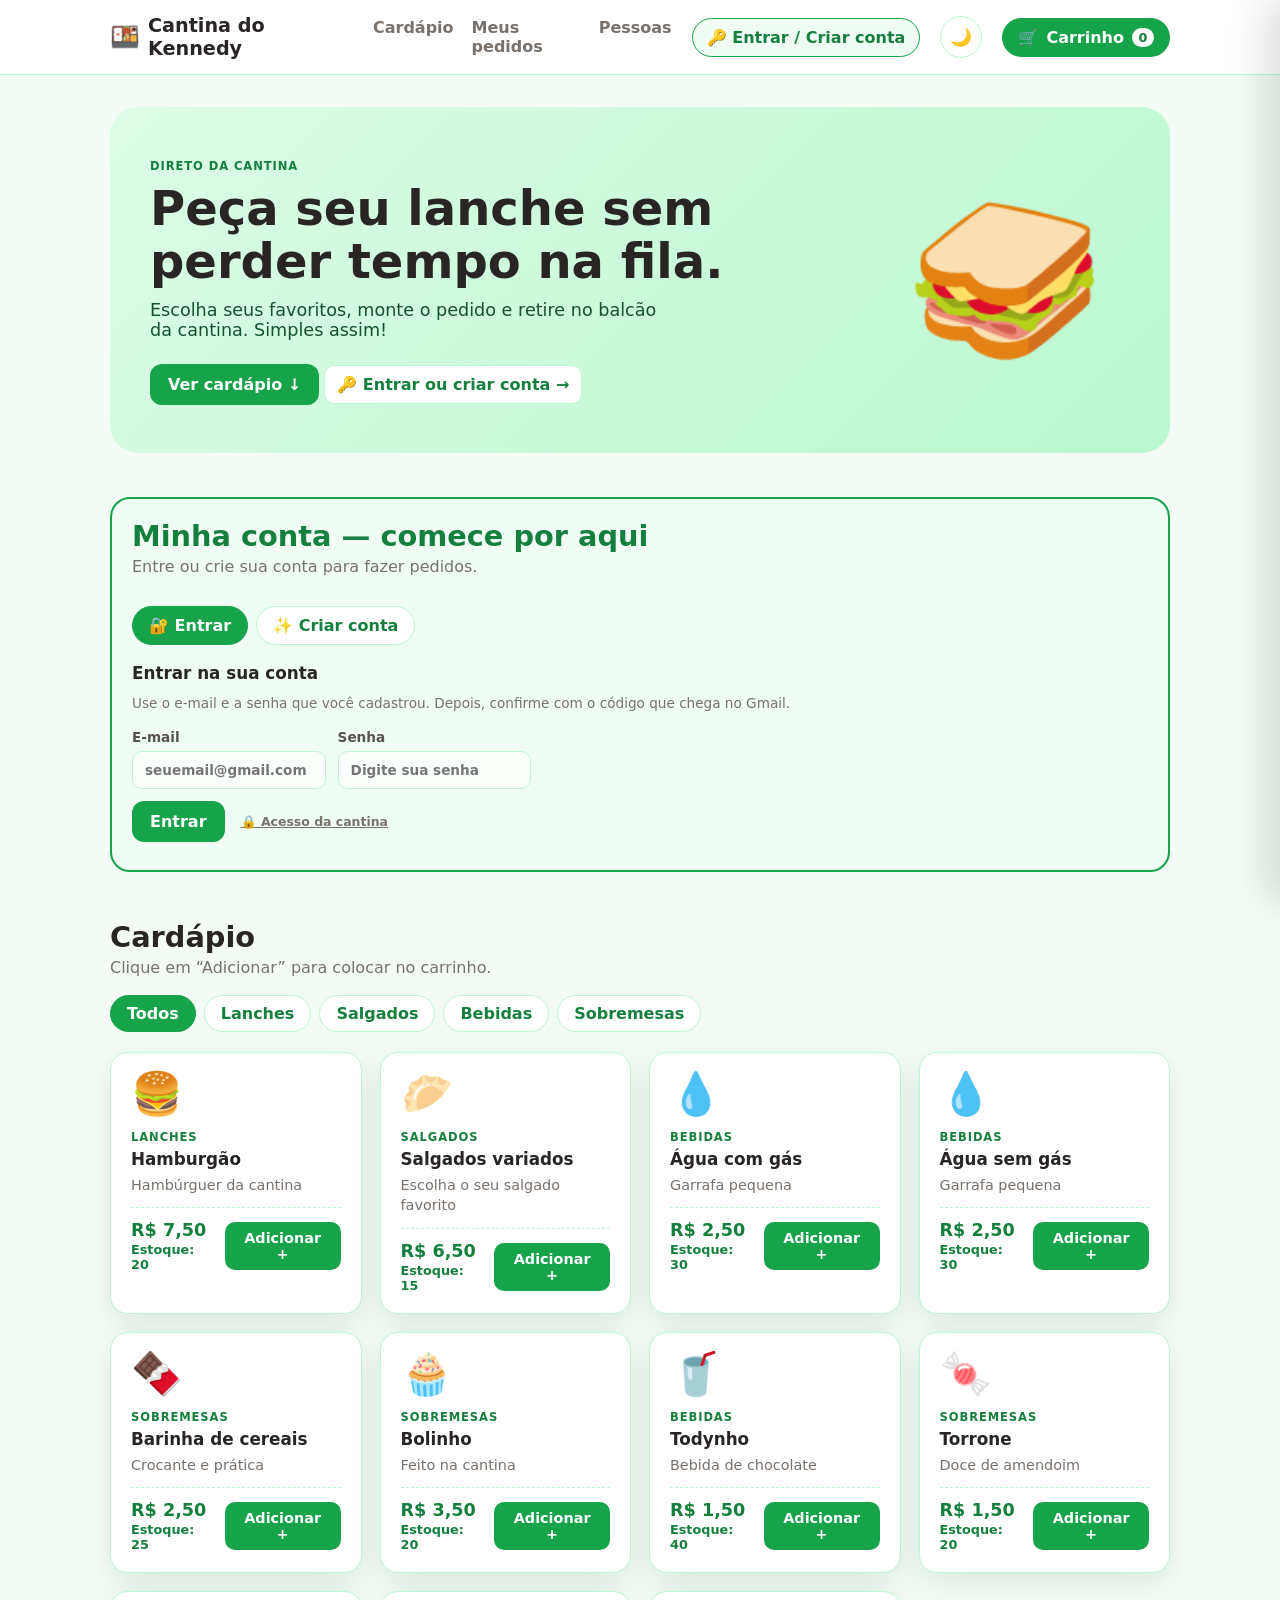
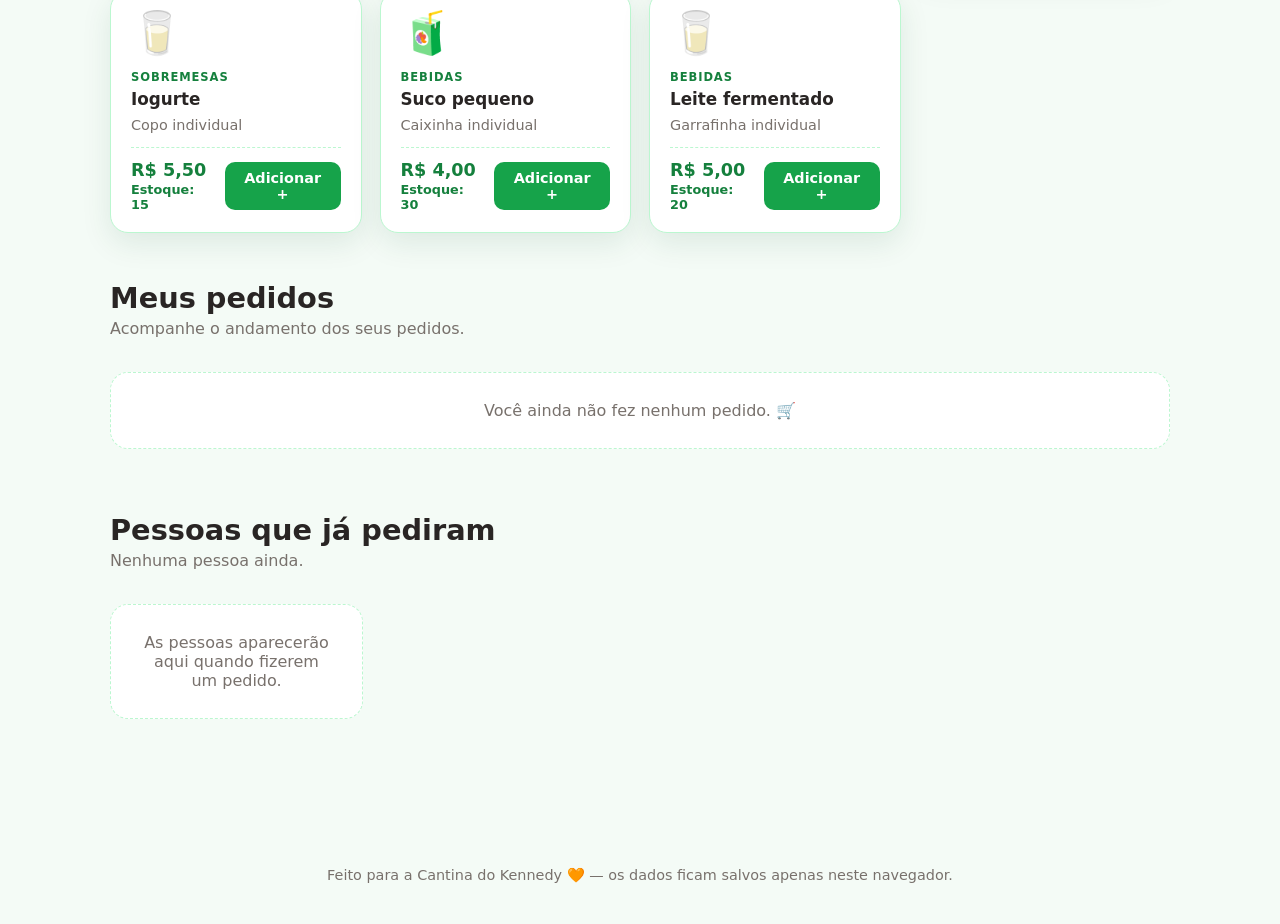
==== commit bd79f1c8: "Separa anos nas turmas e reforca senha admin" ====
--- a/index.html
+++ b/index.html
@@ -4,7 +4,7 @@
   <meta charset="UTF-8">
   <meta name="viewport" content="width=device-width, initial-scale=1.0">
   <title>Cantina do Kennedy | Peça seu lanche</title>
-  <link rel="stylesheet" href="style.css?v=10">
+  <link rel="stylesheet" href="style.css?v=16">
 </head>
 <body>
 
@@ -46,7 +46,7 @@
       <div class="secao-cabecalho">
         <div>
           <h2>Minha conta — comece por aqui</h2>
-          <p class="secao-sub">Entre ou crie sua conta para fazer pedidos. Se você é o responsável pela cantina, entre como administrador para gerenciar os produtos.</p>
+          <p class="secao-sub">Entre ou crie sua conta para fazer pedidos.</p>
         </div>
       </div>
 
@@ -59,17 +59,7 @@
         <!-- ENTRAR -->
         <form class="form-auth" id="form-login">
           <h3>Entrar na sua conta</h3>
-          <p class="auth-dica">Escolha o tipo de conta e use o e-mail e a senha que você cadastrou. Depois, confirme com o código que chega no Gmail.</p>
-          <div class="tipo-conta">
-            <label class="opcao-conta">
-              <input type="radio" name="tipo-login" value="cliente" checked>
-              <span>🧑‍🎓 Sou cliente <small>(fazer pedidos)</small></span>
-            </label>
-            <label class="opcao-conta">
-              <input type="radio" name="tipo-login" value="admin">
-              <span>🛡️ Sou administrador <small>(gerenciar produtos)</small></span>
-            </label>
-          </div>
+          <p class="auth-dica">Use o e-mail e a senha que você cadastrou. Depois, confirme com o código que chega no Gmail.</p>
           <label class="campo">E-mail
             <input id="login-email" type="email" placeholder="seuemail@gmail.com" autocomplete="username" required>
           </label>
@@ -78,6 +68,20 @@
           </label>
           <div class="auth-botoes">
             <button class="botao-primario" id="btn-entrar" type="submit">Entrar</button>
+            <button class="botao-texto admin-revelar" id="mostrar-admin" type="button">🔒 Acesso da cantina</button>
+          </div>
+        </form>
+
+        <!-- Acesso reservado da cantina (senha secreta) -->
+        <form class="form-auth" id="form-admin" hidden>
+          <h3>🔒 Acesso da cantina</h3>
+          <p class="auth-dica">Área reservada. Digite a senha forte da cantina (mínimo 12 caracteres, números, letras e símbolo).</p>
+          <label class="campo">Senha da cantina
+            <input id="admin-senha" type="password" placeholder="Senha reservada" autocomplete="current-password" required>
+          </label>
+          <div class="auth-botoes">
+            <button class="botao-primario" id="btn-entrar-admin" type="submit">Entrar como administrador</button>
+            <button class="botao-secundario" id="btn-voltar-login" type="button">Voltar</button>
           </div>
         </form>
 
@@ -98,53 +102,25 @@
         <!-- CRIAR CONTA -->
         <form class="form-auth" id="form-criar" hidden>
           <h3>Criar sua conta</h3>
-          <p class="auth-dica">Escolha uma opção:</p>
-          <div class="tipo-conta">
-            <label class="opcao-conta">
-              <input type="radio" name="tipo-criar" value="cliente" checked>
-              <span>🧑‍🎓 Cliente <small>(só fazer pedidos)</small></span>
-            </label>
-            <label class="opcao-conta">
-              <input type="radio" name="tipo-criar" value="admin">
-              <span>🛡️ Administrador <small>(mais de 18 anos)</small></span>
-            </label>
-          </div>
+          <p class="auth-dica">Preencha seus dados para criar uma conta de cliente.</p>
           <label class="campo">Nome completo
             <input id="criar-nome" type="text" placeholder="Ex.: Maria Silva" required>
           </label>
           <label class="campo" id="campo-turma">Turma
-            <input id="criar-turma" type="text" placeholder="Ex.: 8º A">
+            <select id="criar-turma" required>
+              <option value="">Escolha a turma</option>
+            </select>
           </label>
           <label class="campo">E-mail (Gmail)
             <input id="criar-email" type="email" placeholder="seuemail@gmail.com" autocomplete="email" required>
           </label>
-          <div class="campos-admin" id="campos-admin" hidden>
-            <label class="campo">Data de nascimento
-              <input id="criar-nascimento" type="date">
-            </label>
-            <label class="checkbox-linha">
-              <input id="criar-maior" type="checkbox">
-              <span>Declaro ter mais de 18 anos</span>
-            </label>
-            <p class="auth-dica">Ao criar, geraremos uma senha e abriremos o Gmail com o e-mail pronto. A senha não aparece no site — ela vem só no e-mail.</p>
-          </div>
           <label class="campo" id="campo-senha-criar">Crie uma senha
-            <input id="criar-senha" type="password" inputmode="numeric" placeholder="Somente números (mín. 4)" autocomplete="new-password">
+            <input id="criar-senha" type="password" inputmode="numeric" placeholder="Somente números (mín. 4)" autocomplete="new-password" required>
           </label>
           <div class="auth-botoes">
             <button class="botao-primario" id="btn-criar" type="submit">Criar minha conta</button>
           </div>
         </form>
-
-        <!-- Senha gerada para o administrador -->
-        <div class="senha-gerada" id="senha-gerada" hidden>
-          <h3>📧 Veja sua senha no Gmail</h3>
-          <p>Envie para si mesmo o e-mail que abriu. A senha vem dentro da mensagem e <strong>não aparece aqui no site</strong>.</p>
-          <div class="auth-botoes">
-            <a class="botao-primario" id="link-gmail" href="#" target="_blank" rel="noopener">Reabrir e-mail no Gmail</a>
-          </div>
-          <p class="auth-dica">Depois, abra o e-mail no Gmail, copie a senha e escolha “Sou administrador” para entrar.</p>
-        </div>
 
         <div class="auth-logado" id="auth-logado" hidden>
           <span>✅ Logado como <strong id="nome-logado"></strong> <small id="tipo-logado"></small></span>
@@ -262,15 +238,33 @@
           <input id="nome-cliente" type="text" placeholder="Ex.: Maria Silva" required>
         </label>
         <label class="campo">Turma
-          <input id="turma-cliente" type="text" placeholder="Ex.: 8º A" required>
-        </label>
-      </div>
+          <select id="turma-cliente" required>
+            <option value="">Escolha a turma</option>
+          </select>
+        </label>
+      </div>
+      <fieldset class="forma-pagamento">
+        <legend>Forma de pagamento</legend>
+        <p class="pagamento-dica">Escolha como você vai pagar no balcão.</p>
+        <label class="opcao-pagamento">
+          <input type="radio" name="pagamento" value="Cartão de débito">
+          <span>💳 Cartão de débito</span>
+        </label>
+        <label class="opcao-pagamento">
+          <input type="radio" name="pagamento" value="Cartão de crédito">
+          <span>💳 Cartão de crédito</span>
+        </label>
+        <label class="opcao-pagamento">
+          <input type="radio" name="pagamento" value="Dinheiro">
+          <span>💵 Dinheiro</span>
+        </label>
+      </fieldset>
       <button class="botao-primario" id="btn-finalizar" type="submit">Finalizar pedido</button>
     </form>
   </aside>
 
   <div class="toast" id="toast" role="status" aria-live="polite"></div>
 
-  <script src="app.js?v=10"></script>
+  <script src="app.js?v=16"></script>
 </body>
 </html>
--- a/style.css
+++ b/style.css
@@ -235,6 +235,8 @@
 body.tema-escuro .status-2 { background: #14532d; color: #bbf7d0; }
 body.tema-escuro .status-3 { background: #44403c; color: #e7e5e4; }
 .cliente { margin: 14px 0 8px; font-weight: 600; }
+.pagamento-linha { margin: 0 0 12px; font-size: 0.9rem; color: var(--texto-secundario); }
+.pagamento-linha strong { color: var(--acento-texto); }
 .pedido-itens { list-style: none; padding: 0; margin: 0 0 14px; display: grid; gap: 6px; }
 .pedido-itens li { display: flex; justify-content: space-between; color: var(--texto-secundario); }
 .pedido-rodape {
@@ -300,6 +302,7 @@
 .auth-botoes, .admin-form-botoes { grid-column: 1 / -1; display: flex; gap: 10px; flex-wrap: wrap; align-items: center; }
 .auth-logado { display: flex; justify-content: space-between; align-items: center; gap: 12px; background: var(--chip-fundo); border: 1px solid var(--borda); border-radius: 12px; padding: 10px 14px; }
 .auth-logado small { color: var(--muted); font-weight: 700; }
+.admin-revelar { font-size: 0.78rem; color: var(--muted); text-decoration: underline; }
 
 /* Abas Entrar / Criar conta */
 .auth-abas { display: flex; gap: 8px; margin-bottom: 14px; flex-wrap: wrap; }
@@ -398,6 +401,14 @@
 .form-cliente { display: grid; gap: 10px; }
 .form-cliente .campo input { width: 100%; }
 
+/* Forma de pagamento no fechamento do pedido */
+.forma-pagamento { border: 0; margin: 0; padding: 0; display: grid; gap: 8px; }
+.forma-pagamento legend { font-weight: 800; padding: 0; }
+.pagamento-dica { margin: 0; color: var(--muted); font-size: 0.85rem; }
+.opcao-pagamento { display: flex; align-items: center; gap: 10px; border: 1px solid var(--borda); background: var(--cartao); border-radius: 12px; padding: 10px 12px; font-weight: 700; cursor: pointer; }
+.opcao-pagamento:has(input:checked) { border-color: var(--cor-principal); background: var(--chip-fundo); }
+.opcao-pagamento input { width: 18px; height: 18px; accent-color: var(--cor-principal); }
+
 /* ---------- Mensagem temporária ---------- */
 .toast {
   position: fixed;
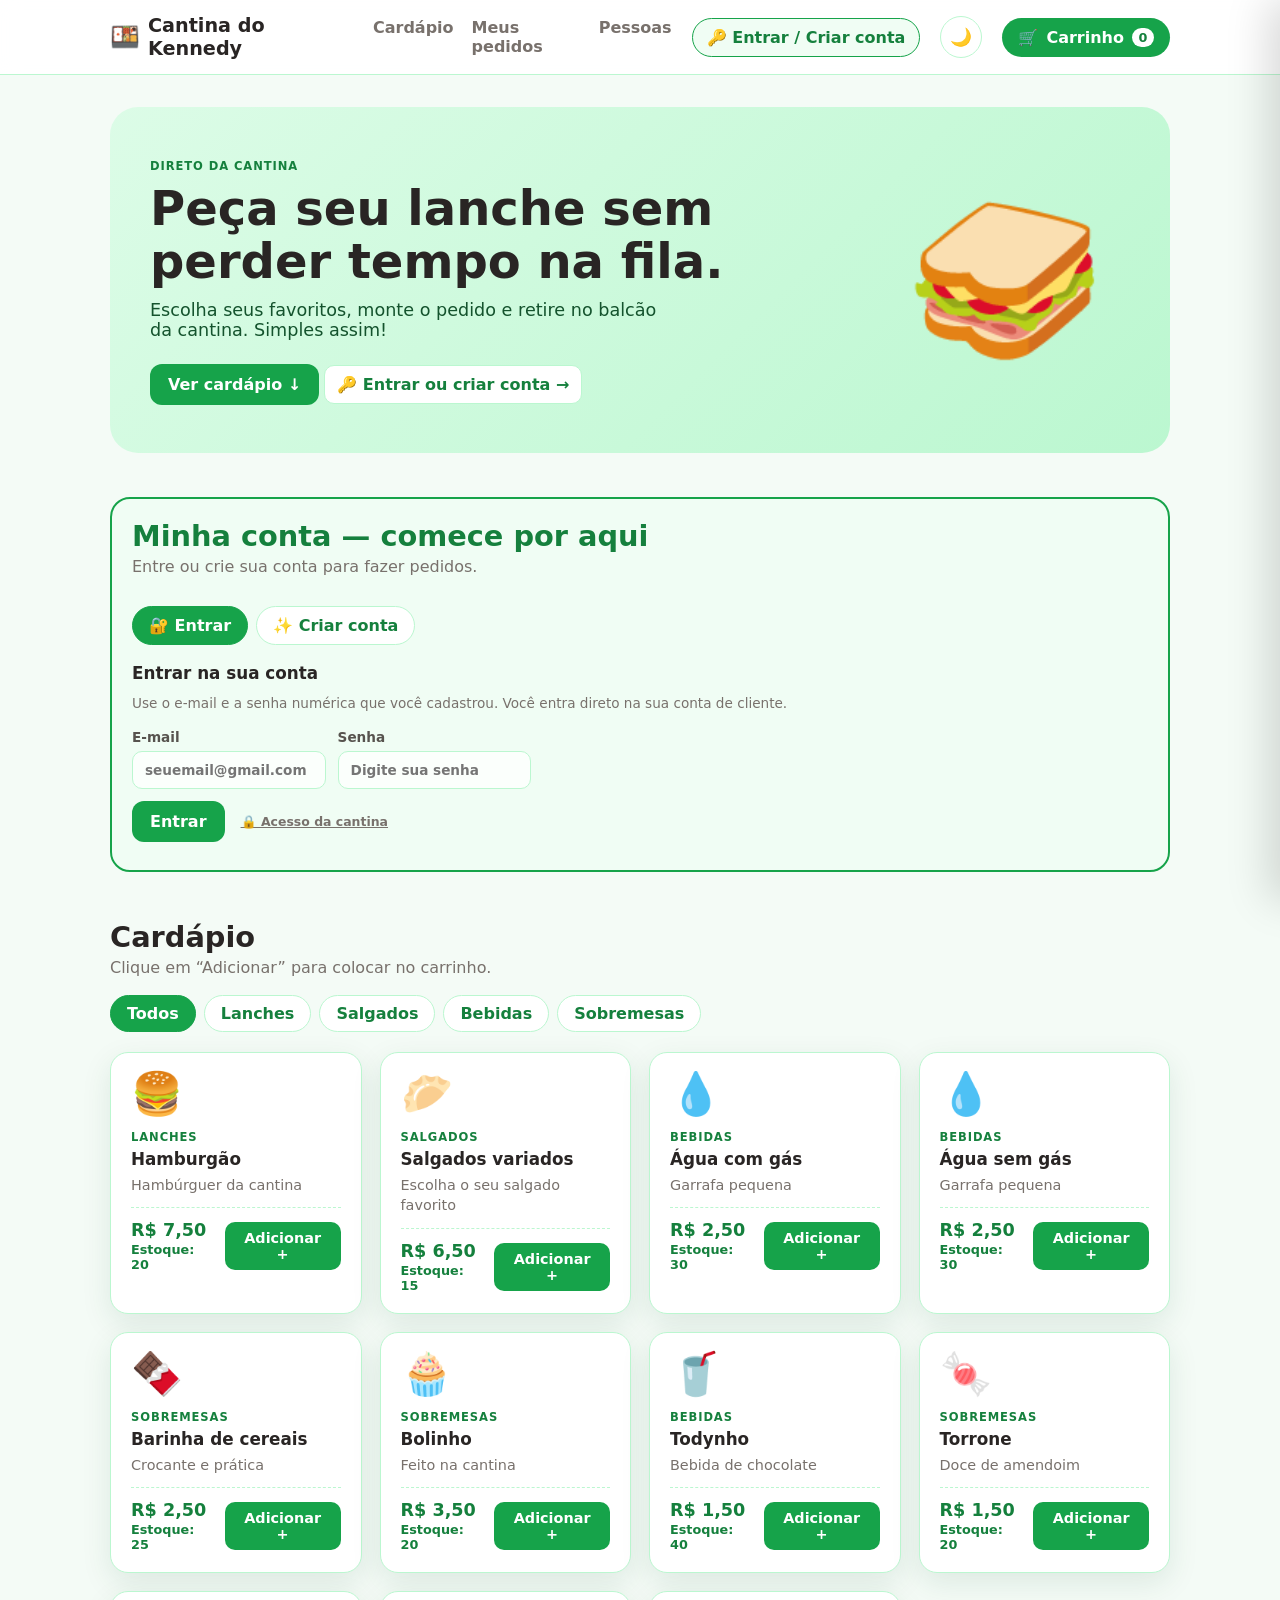
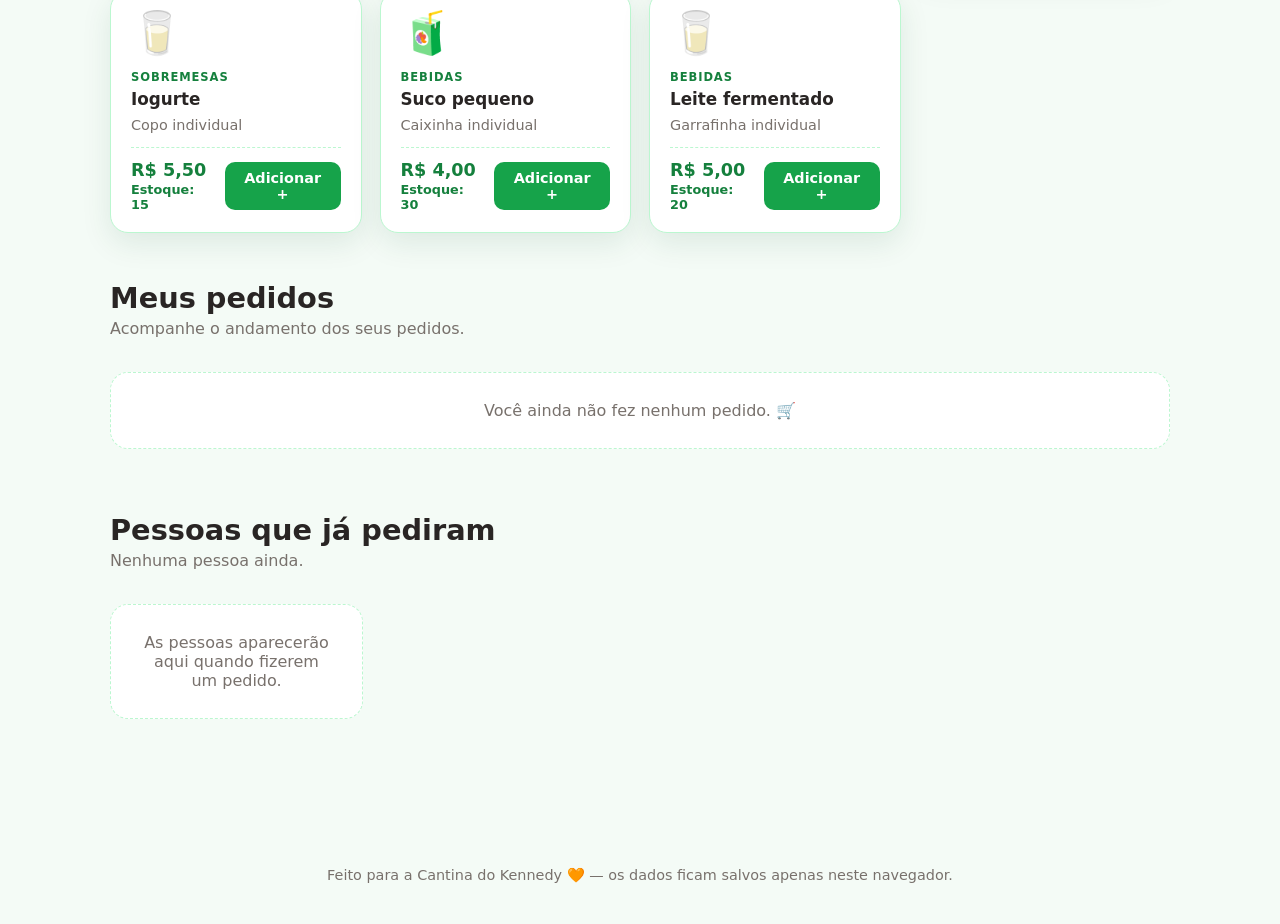
==== commit 836e187a: "Login do cliente sem código e senha admin de 8 caracteres" ====
--- a/index.html
+++ b/index.html
@@ -4,7 +4,7 @@
   <meta charset="UTF-8">
   <meta name="viewport" content="width=device-width, initial-scale=1.0">
   <title>Cantina do Kennedy | Peça seu lanche</title>
-  <link rel="stylesheet" href="style.css?v=16">
+  <link rel="stylesheet" href="style.css?v=19">
 </head>
 <body>
 
@@ -59,7 +59,7 @@
         <!-- ENTRAR -->
         <form class="form-auth" id="form-login">
           <h3>Entrar na sua conta</h3>
-          <p class="auth-dica">Use o e-mail e a senha que você cadastrou. Depois, confirme com o código que chega no Gmail.</p>
+          <p class="auth-dica">Use o e-mail e a senha numérica que você cadastrou. Você entra direto na sua conta de cliente.</p>
           <label class="campo">E-mail
             <input id="login-email" type="email" placeholder="seuemail@gmail.com" autocomplete="username" required>
           </label>
@@ -75,7 +75,7 @@
         <!-- Acesso reservado da cantina (senha secreta) -->
         <form class="form-auth" id="form-admin" hidden>
           <h3>🔒 Acesso da cantina</h3>
-          <p class="auth-dica">Área reservada. Digite a senha forte da cantina (mínimo 12 caracteres, números, letras e símbolo).</p>
+          <p class="auth-dica">Área reservada. A senha muda todo dia: <strong>Cantina@DDMMAAAA Kennedy!</strong> (use a data de hoje).</p>
           <label class="campo">Senha da cantina
             <input id="admin-senha" type="password" placeholder="Senha reservada" autocomplete="current-password" required>
           </label>
@@ -84,20 +84,6 @@
             <button class="botao-secundario" id="btn-voltar-login" type="button">Voltar</button>
           </div>
         </form>
-
-        <!-- Etapa extra do login: código enviado pelo Gmail -->
-        <div class="senha-gerada" id="codigo-login" hidden>
-          <h3>📧 Confirme com o código do Gmail</h3>
-          <p>Envie para si mesmo o e-mail que abriu. O código de 6 dígitos vem dentro da mensagem e <strong>não aparece aqui no site</strong>.</p>
-          <a class="botao-primario" id="link-codigo-gmail" href="#" target="_blank" rel="noopener">Reabrir e-mail com o código</a>
-          <label class="campo">Digite o código do e-mail
-            <input id="login-codigo" type="text" inputmode="numeric" maxlength="6" placeholder="Somente 6 dígitos" autocomplete="one-time-code">
-          </label>
-          <div class="auth-botoes">
-            <button class="botao-primario" id="btn-confirmar-codigo" type="button">Confirmar e entrar</button>
-            <button class="botao-secundario" id="btn-cancelar-codigo" type="button">Cancelar</button>
-          </div>
-        </div>
 
         <!-- CRIAR CONTA -->
         <form class="form-auth" id="form-criar" hidden>
@@ -130,7 +116,7 @@
         <!-- Histórico de login salvo neste dispositivo -->
         <div class="historico-login" id="historico-login" hidden>
           <h3>🕘 Histórico de login neste dispositivo</h3>
-          <p class="auth-dica">Fica salvo só neste navegador. Guardamos nome, e-mail, tipo e data/hora — nunca senha nem código.</p>
+          <p class="auth-dica">Fica salvo só neste navegador. Guardamos nome, e-mail, tipo e data/hora — nunca senha.</p>
           <div class="lista-historico" id="lista-historico"></div>
           <button class="botao-secundario" id="btn-limpar-historico" type="button">Limpar histórico</button>
         </div>
@@ -265,6 +251,6 @@
 
   <div class="toast" id="toast" role="status" aria-live="polite"></div>
 
-  <script src="app.js?v=16"></script>
+  <script src="app.js?v=19"></script>
 </body>
 </html>
